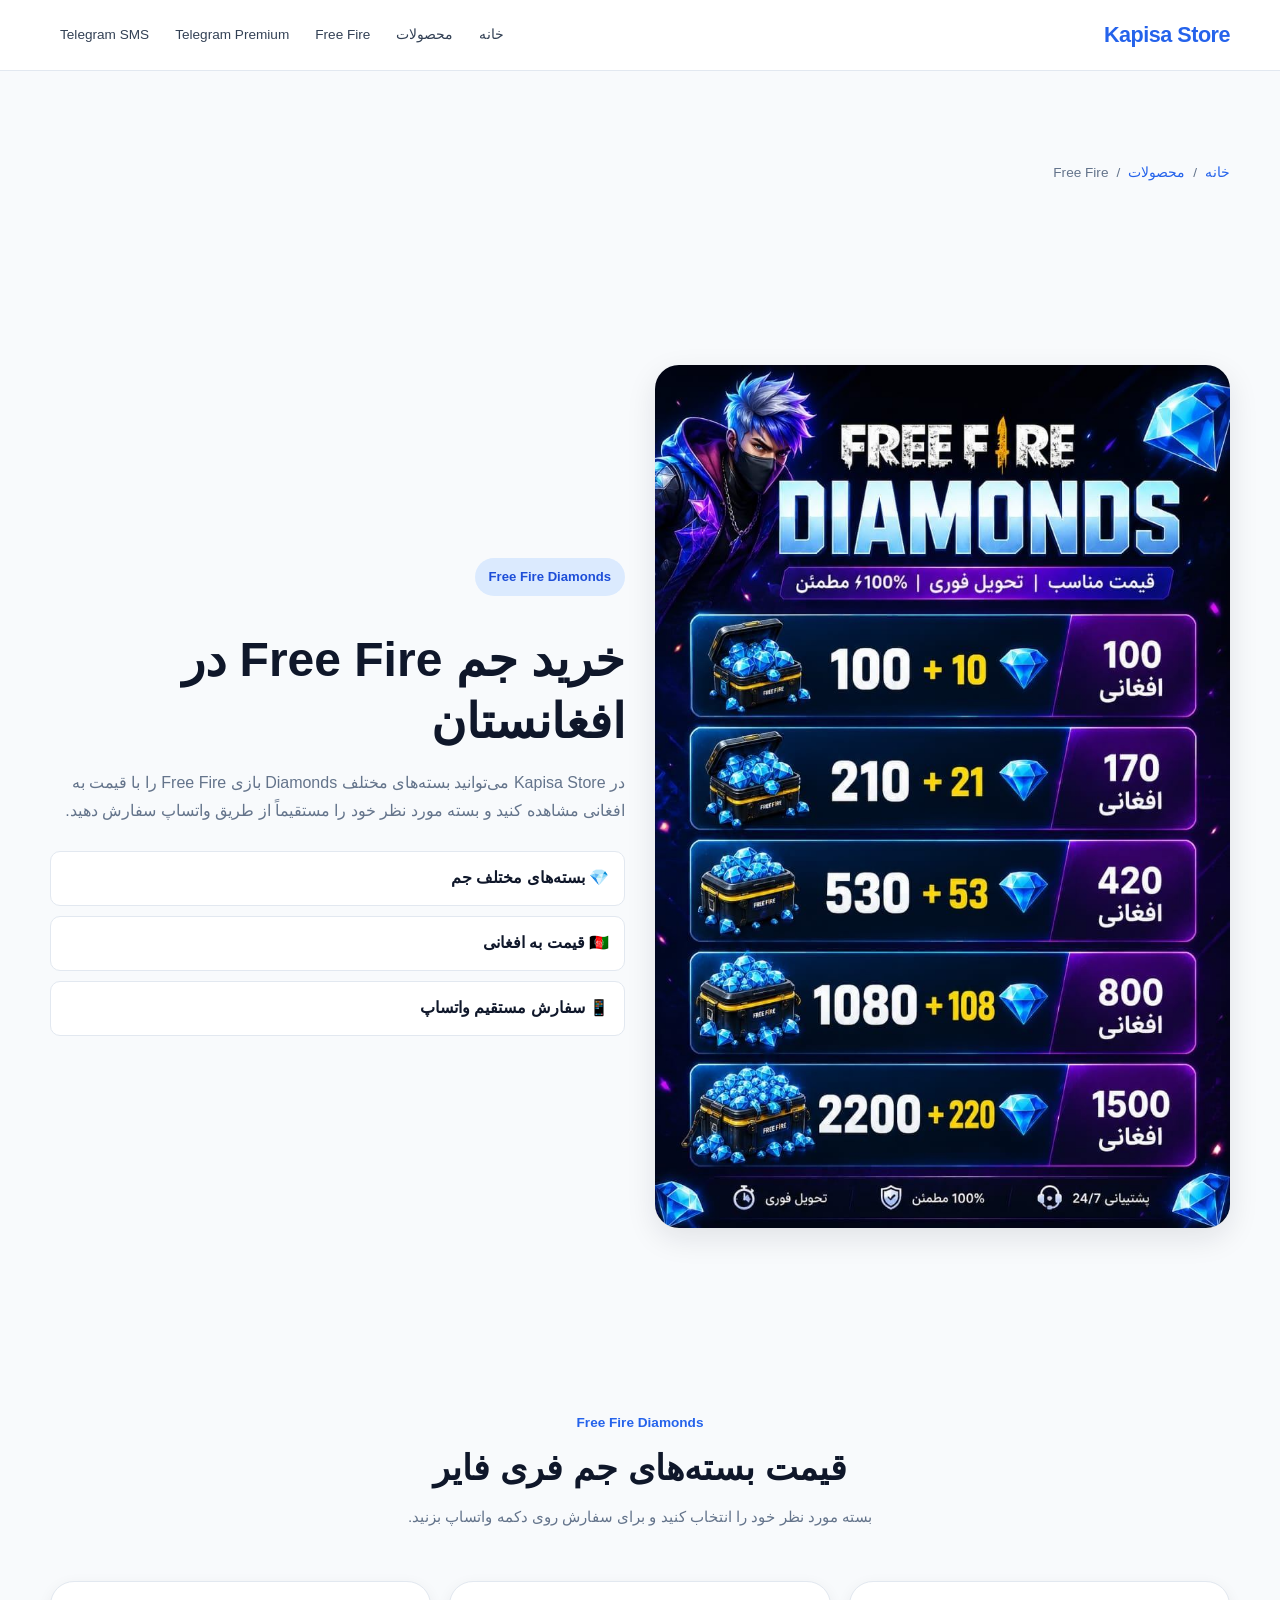
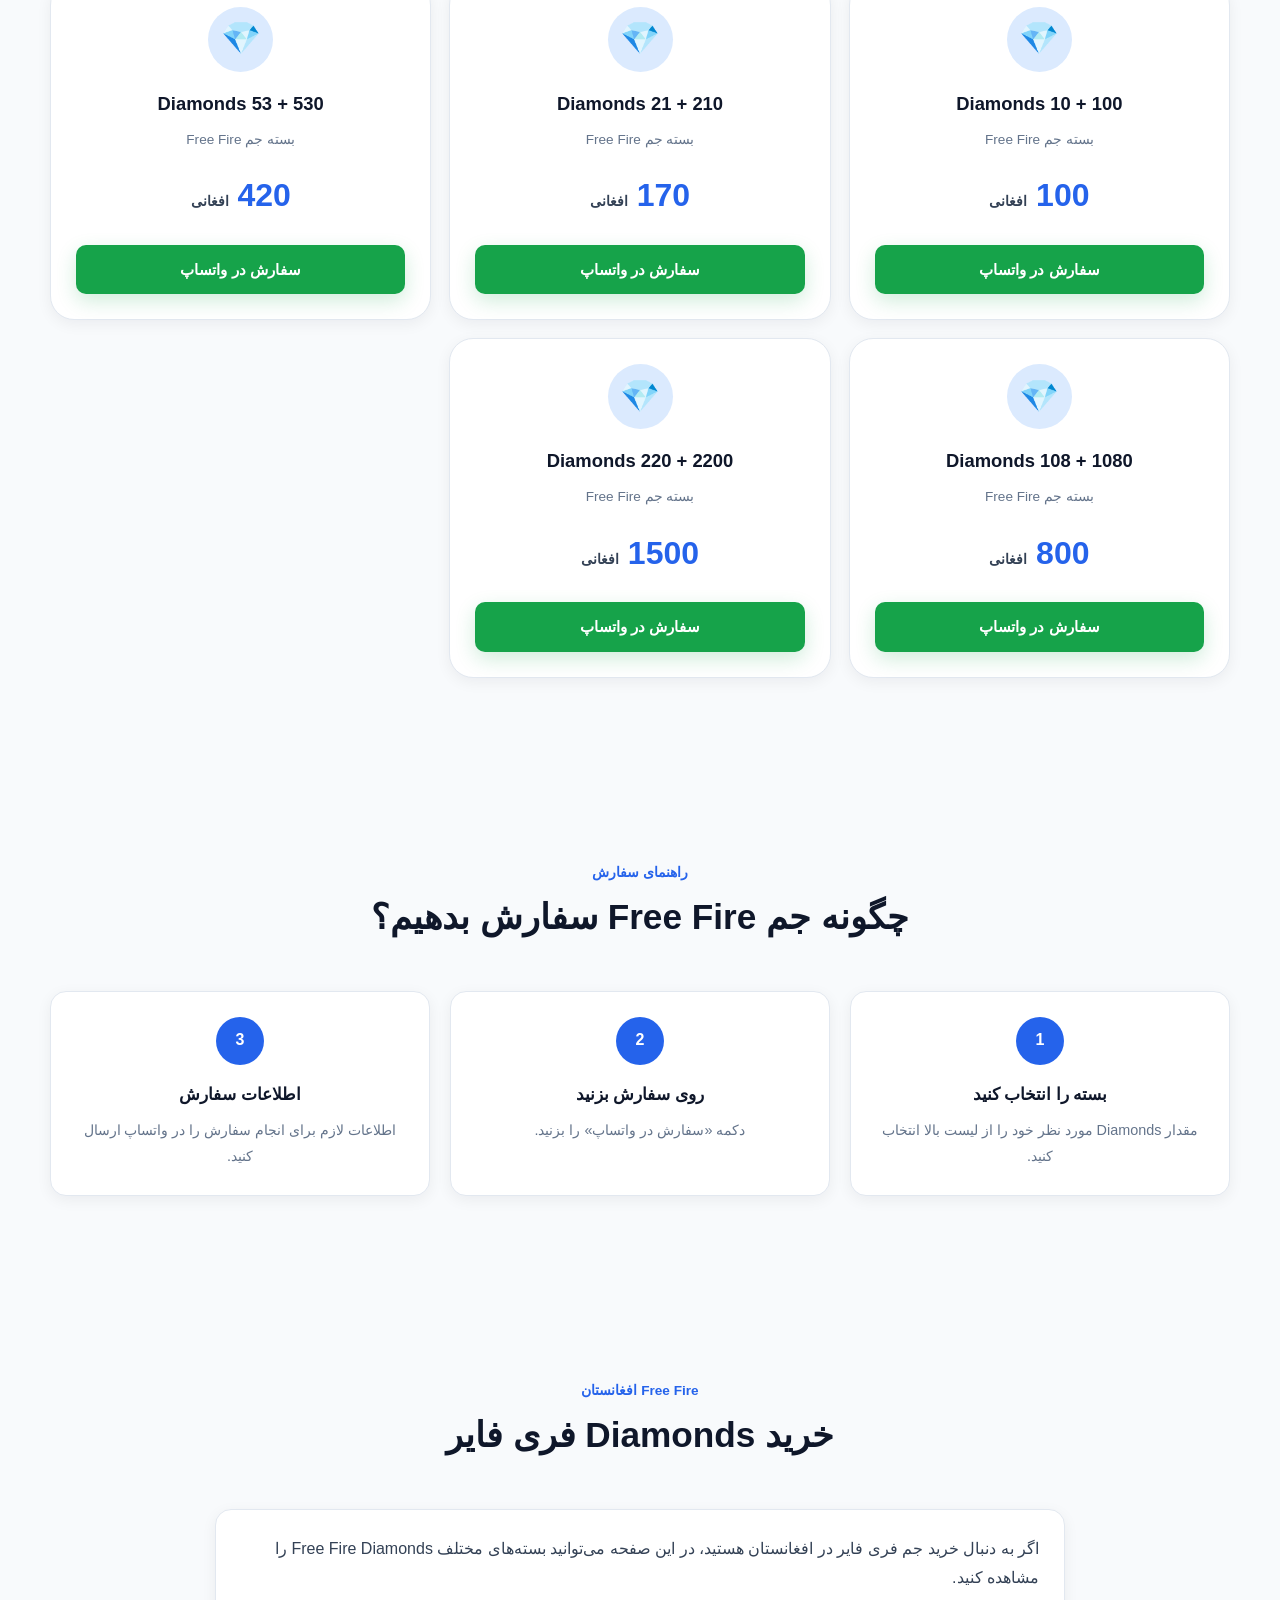
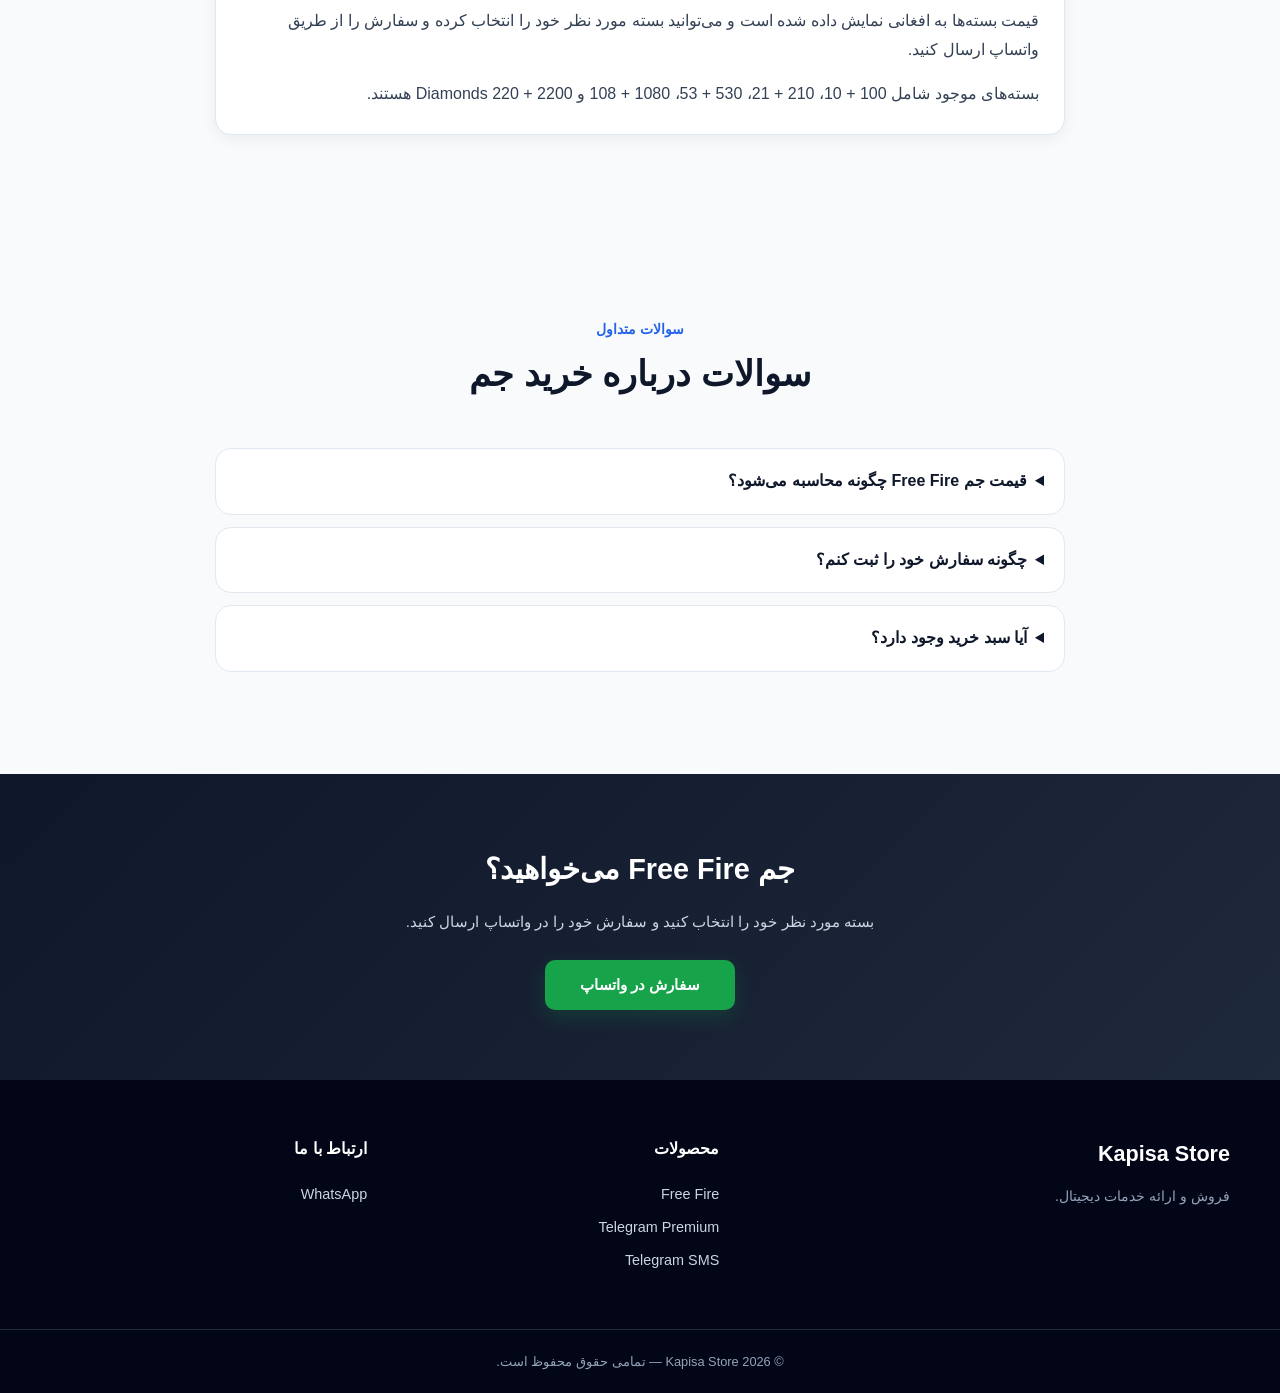
==== products/free-fire.html @ 8bcb58f4 "added" ====
<!DOCTYPE html>
<html lang="fa" dir="rtl">

<head>
    <meta charset="UTF-8">

    <meta
        name="viewport"
        content="width=device-width, initial-scale=1.0"
    >

    <!-- SEO -->
    <title>خرید جم Free Fire در افغانستان | قیمت Diamonds | Kapisa Store</title>

    <meta
        name="description"
        content="خرید جم Free Fire در افغانستان با قیمت افغانی. مشاهده بسته‌های 100، 210، 530، 1080 و 2200 Diamonds و سفارش مستقیم از طریق واتساپ."
    >

    <meta
        name="robots"
        content="index, follow"
    >

    <link
        rel="canonical"
        href="https://kapisa.xyz/products/free-fire.html"
    >

    <meta
        name="theme-color"
        content="#0f172a"
    >

    <!-- Open Graph -->
    <meta
        property="og:type"
        content="product"
    >

    <meta
        property="og:title"
        content="خرید جم Free Fire در افغانستان | Kapisa Store"
    >

    <meta
        property="og:description"
        content="مشاهده قیمت بسته‌های جم Free Fire و سفارش مستقیم در واتساپ."
    >

    <meta
        property="og:url"
        content="https://kapisa.xyz/products/free-fire.html"
    >

    <meta
        property="og:site_name"
        content="Kapisa Store"
    >

    <meta
        property="og:image"
        content="https://kapisa.xyz/images/free-fire-diamonds.jpg"
    >

    <!-- CSS -->
    <link
        rel="stylesheet"
        href="../css/style.css"
    >


    <!-- Product Structured Data -->
    <script type="application/ld+json">
    {
        "@context": "https://schema.org",
        "@type": "Product",
        "name": "Free Fire Diamonds",
        "description": "خرید جم Free Fire در افغانستان با بسته‌های مختلف و قیمت به افغانی.",
        "image": "https://kapisa.xyz/images/free-fire-diamonds.jpg",
        "brand": {
            "@type": "Brand",
            "name": "Free Fire"
        },
        "offers": {
            "@type": "AggregateOffer",
            "priceCurrency": "AFN",
            "lowPrice": "100",
            "highPrice": "1500",
            "offerCount": "5",
            "availability": "https://schema.org/InStock"
        }
    }
    </script>

</head>


<body>


    <!-- Header -->
    <header class="site-header">

        <div class="container header-inner">

            <a
                href="../index.html"
                class="logo"
            >
                Kapisa Store
            </a>


            <nav
                class="main-nav"
                aria-label="منوی اصلی"
            >

                <a href="../index.html">
                    خانه
                </a>

                <a href="../products.html">
                    محصولات
                </a>

                <a href="free-fire.html">
                    Free Fire
                </a>

                <a href="telegram-premium.html">
                    Telegram Premium
                </a>

                <a href="telegram-sms-cost.html">
                    Telegram SMS
                </a>

            </nav>

        </div>

    </header>



    <!-- Main -->
    <main>


        <!-- Breadcrumb -->
        <section class="section">

            <div class="container">

                <nav
                    aria-label="مسیر صفحه"
                    class="breadcrumb"
                >

                    <a href="../index.html">
                        خانه
                    </a>

                    <span>
                        /
                    </span>

                    <a href="../products.html">
                        محصولات
                    </a>

                    <span>
                        /
                    </span>

                    <span>
                        Free Fire
                    </span>

                </nav>

            </div>

        </section>



        <!-- Product Introduction -->
        <section class="section product-intro">

            <div class="container">

                <div class="product-main">


                    <div class="product-image">

                        <img
                            src="../images/free-fire-diamonds.jpg"
                            alt="قیمت و بسته‌های جم Free Fire در افغانستان"
                            fetchpriority="high"
                        >

                    </div>


                    <div class="product-info">

                        <span class="hero-badge">
                            Free Fire Diamonds
                        </span>

                        <h1>
                            خرید جم Free Fire در افغانستان
                        </h1>

                        <p>
                            در Kapisa Store می‌توانید بسته‌های
                            مختلف Diamonds بازی Free Fire را با
                            قیمت به افغانی مشاهده کنید و بسته مورد
                            نظر خود را مستقیماً از طریق واتساپ
                            سفارش دهید.
                        </p>


                        <div class="product-highlights">

                            <div>
                                💎
                                بسته‌های مختلف جم
                            </div>

                            <div>
                                🇦🇫
                                قیمت به افغانی
                            </div>

                            <div>
                                📱
                                سفارش مستقیم واتساپ
                            </div>

                        </div>

                    </div>

                </div>

            </div>

        </section>



        <!-- Packages -->
        <section class="section">

            <div class="container">


                <div class="section-heading">

                    <span>
                        Free Fire Diamonds
                    </span>

                    <h2>
                        قیمت بسته‌های جم فری فایر
                    </h2>

                    <p>
                        بسته مورد نظر خود را انتخاب کنید و
                        برای سفارش روی دکمه واتساپ بزنید.
                    </p>

                </div>



                <div class="package-grid">


                    <!-- 100 Diamonds -->
                    <article class="package-card">

                        <div class="package-icon">
                            💎
                        </div>

                        <h3>
                            100 + 10 Diamonds
                        </h3>

                        <p class="package-description">
                            بسته جم Free Fire
                        </p>

                        <div class="package-price">
                            100
                            <span>
                                افغانی
                            </span>
                        </div>

                        <a
                            class="btn btn-whatsapp"
                            href="https://wa.me/93796345081?text=سلام%20Kapisa%20Store،%20بسته%20100%20%2B%2010%20Diamonds%20فری%20فایر%20به%20قیمت%20100%20افغانی%20را%20می‌خواهم."
                            target="_blank"
                            rel="noopener"
                        >
                            سفارش در واتساپ
                        </a>

                    </article>



                    <!-- 210 Diamonds -->
                    <article class="package-card">

                        <div class="package-icon">
                            💎
                        </div>

                        <h3>
                            210 + 21 Diamonds
                        </h3>

                        <p class="package-description">
                            بسته جم Free Fire
                        </p>

                        <div class="package-price">
                            170
                            <span>
                                افغانی
                            </span>
                        </div>

                        <a
                            class="btn btn-whatsapp"
                            href="https://wa.me/93796345081?text=سلام%20Kapisa%20Store،%20بسته%20210%20%2B%2021%20Diamonds%20فری%20فایر%20به%20قیمت%20170%20افغانی%20را%20می‌خواهم."
                            target="_blank"
                            rel="noopener"
                        >
                            سفارش در واتساپ
                        </a>

                    </article>



                    <!-- 530 Diamonds -->
                    <article class="package-card">

                        <div class="package-icon">
                            💎
                        </div>

                        <h3>
                            530 + 53 Diamonds
                        </h3>

                        <p class="package-description">
                            بسته جم Free Fire
                        </p>

                        <div class="package-price">
                            420
                            <span>
                                افغانی
                            </span>
                        </div>

                        <a
                            class="btn btn-whatsapp"
                            href="https://wa.me/93796345081?text=سلام%20Kapisa%20Store،%20بسته%20530%20%2B%2053%20Diamonds%20فری%20فایر%20به%20قیمت%20420%20افغانی%20را%20می‌خواهم."
                            target="_blank"
                            rel="noopener"
                        >
                            سفارش در واتساپ
                        </a>

                    </article>



                    <!-- 1080 Diamonds -->
                    <article class="package-card">

                        <div class="package-icon">
                            💎
                        </div>

                        <h3>
                            1080 + 108 Diamonds
                        </h3>

                        <p class="package-description">
                            بسته جم Free Fire
                        </p>

                        <div class="package-price">
                            800
                            <span>
                                افغانی
                            </span>
                        </div>

                        <a
                            class="btn btn-whatsapp"
                            href="https://wa.me/93796345081?text=سلام%20Kapisa%20Store،%20بسته%201080%20%2B%20108%20Diamonds%20فری%20فایر%20به%20قیمت%20800%20افغانی%20را%20می‌خواهم."
                            target="_blank"
                            rel="noopener"
                        >
                            سفارش در واتساپ
                        </a>

                    </article>



                    <!-- 2200 Diamonds -->
                    <article class="package-card">

                        <div class="package-icon">
                            💎
                        </div>

                        <h3>
                            2200 + 220 Diamonds
                        </h3>

                        <p class="package-description">
                            بسته جم Free Fire
                        </p>

                        <div class="package-price">
                            1500
                            <span>
                                افغانی
                            </span>
                        </div>

                        <a
                            class="btn btn-whatsapp"
                            href="https://wa.me/93796345081?text=سلام%20Kapisa%20Store،%20بسته%202200%20%2B%20220%20Diamonds%20فری%20فایر%20به%20قیمت%201500%20افغانی%20را%20می‌خواهم."
                            target="_blank"
                            rel="noopener"
                        >
                            سفارش در واتساپ
                        </a>

                    </article>


                </div>

            </div>

        </section>



        <!-- How To Order -->
        <section class="how-order section">

            <div class="container">

                <div class="section-heading">

                    <span>
                        راهنمای سفارش
                    </span>

                    <h2>
                        چگونه جم Free Fire سفارش بدهیم؟
                    </h2>

                </div>


                <div class="steps">


                    <article class="step">

                        <span>
                            1
                        </span>

                        <h3>
                            بسته را انتخاب کنید
                        </h3>

                        <p>
                            مقدار Diamonds مورد نظر خود را
                            از لیست بالا انتخاب کنید.
                        </p>

                    </article>


                    <article class="step">

                        <span>
                            2
                        </span>

                        <h3>
                            روی سفارش بزنید
                        </h3>

                        <p>
                            دکمه «سفارش در واتساپ» را بزنید.
                        </p>

                    </article>


                    <article class="step">

                        <span>
                            3
                        </span>

                        <h3>
                            اطلاعات سفارش
                        </h3>

                        <p>
                            اطلاعات لازم برای انجام سفارش را
                            در واتساپ ارسال کنید.
                        </p>

                    </article>


                </div>

            </div>

        </section>



        <!-- SEO Content -->
        <section class="section">

            <div class="container">

                <div class="section-heading">

                    <span>
                        Free Fire افغانستان
                    </span>

                    <h2>
                        خرید Diamonds فری فایر
                    </h2>

                </div>


                <div class="seo-content">

                    <p>
                        اگر به دنبال خرید جم فری فایر در
                        افغانستان هستید، در این صفحه می‌توانید
                        بسته‌های مختلف Free Fire Diamonds را
                        مشاهده کنید.
                    </p>

                    <p>
                        قیمت بسته‌ها به افغانی نمایش داده شده
                        است و می‌توانید بسته مورد نظر خود را
                        انتخاب کرده و سفارش را از طریق واتساپ
                        ارسال کنید.
                    </p>

                    <p>
                        بسته‌های موجود شامل 100 + 10،
                        210 + 21، 530 + 53،
                        1080 + 108 و 2200 + 220 Diamonds هستند.
                    </p>

                </div>

            </div>

        </section>



        <!-- FAQ -->
        <section class="section">

            <div class="container">

                <div class="section-heading">

                    <span>
                        سوالات متداول
                    </span>

                    <h2>
                        سوالات درباره خرید جم
                    </h2>

                </div>


                <div class="faq">


                    <details>

                        <summary>
                            قیمت جم Free Fire چگونه محاسبه می‌شود؟
                        </summary>

                        <p>
                            قیمت هر بسته در همین صفحه به
                            افغانی نمایش داده شده است.
                        </p>

                    </details>


                    <details>

                        <summary>
                            چگونه سفارش خود را ثبت کنم؟
                        </summary>

                        <p>
                            بسته مورد نظر را انتخاب کنید و
                            روی «سفارش در واتساپ» بزنید.
                            سپس اطلاعات مورد نیاز سفارش را
                            در واتساپ ارسال کنید.
                        </p>

                    </details>


                    <details>

                        <summary>
                            آیا سبد خرید وجود دارد؟
                        </summary>

                        <p>
                            خیر. Kapisa Store برای ساده‌تر شدن
                            سفارش، از سبد خرید استفاده نمی‌کند.
                            سفارش مستقیماً از طریق واتساپ انجام
                            می‌شود.
                        </p>

                    </details>


                </div>

            </div>

        </section>



        <!-- CTA -->
        <section class="cta">

            <div class="container">

                <h2>
                    جم Free Fire می‌خواهید؟
                </h2>

                <p>
                    بسته مورد نظر خود را انتخاب کنید و
                    سفارش خود را در واتساپ ارسال کنید.
                </p>

                <a
                    href="https://wa.me/93796345081?text=سلام%20Kapisa%20Store،%20برای%20خرید%20جم%20Free%20Fire%20پیام%20دادم."
                    class="btn btn-whatsapp"
                    target="_blank"
                    rel="noopener"
                >
                    سفارش در واتساپ
                </a>

            </div>

        </section>


    </main>



    <!-- Footer -->
    <footer class="site-footer">

        <div class="container footer-content">


            <div>

                <h2>
                    Kapisa Store
                </h2>

                <p>
                    فروش و ارائه خدمات دیجیتال.
                </p>

            </div>


            <div class="footer-links">

                <h3>
                    محصولات
                </h3>

                <a href="free-fire.html">
                    Free Fire
                </a>

                <a href="telegram-premium.html">
                    Telegram Premium
                </a>

                <a href="telegram-sms-cost.html">
                    Telegram SMS
                </a>

            </div>


            <div class="footer-contact">

                <h3>
                    ارتباط با ما
                </h3>

                <a
                    href="https://wa.me/93796345081"
                    target="_blank"
                    rel="noopener"
                >
                    WhatsApp
                </a>

            </div>


        </div>


        <div class="footer-bottom">

            <p>
                © 2026 Kapisa Store — تمامی حقوق محفوظ است.
            </p>

        </div>

    </footer>



    <script
        src="../js/main.js"
        defer
    ></script>

</body>

</html>
---- css/style.css ----
/* ========================================
   KAPISA STORE
   Main Stylesheet
   Mobile First
======================================== */


/* ========================================
   1. RESET
======================================== */

* {
    margin: 0;
    padding: 0;
    box-sizing: border-box;
}

html {
    scroll-behavior: smooth;
}

body {
    font-family:
        Tahoma,
        Arial,
        sans-serif;

    background: #f8fafc;
    color: #0f172a;

    line-height: 1.8;

    overflow-x: hidden;
}

img {
    display: block;
    max-width: 100%;
}

a {
    color: inherit;
    text-decoration: none;
}

button,
a {
    -webkit-tap-highlight-color: transparent;
}


/* ========================================
   2. VARIABLES
======================================== */

:root {

    --primary: #2563eb;
    --primary-dark: #1d4ed8;

    --whatsapp: #16a34a;
    --whatsapp-dark: #15803d;

    --dark: #0f172a;
    --dark-2: #1e293b;

    --text: #334155;
    --muted: #64748b;

    --white: #ffffff;

    --background: #f8fafc;
    --surface: #ffffff;

    --border: #e2e8f0;

    --radius-sm: 10px;
    --radius-md: 16px;
    --radius-lg: 24px;

    --shadow-sm:
        0 4px 15px rgba(15, 23, 42, 0.06);

    --shadow-md:
        0 10px 30px rgba(15, 23, 42, 0.10);

    --container: 1180px;
}


/* ========================================
   3. CONTAINER
======================================== */

.container {
    width: min(
        100% - 32px,
        var(--container)
    );

    margin-inline: auto;
}


/* ========================================
   4. HEADER
======================================== */

.site-header {
    position: sticky;
    top: 0;
    z-index: 1000;

    background: rgba(255, 255, 255, 0.95);

    border-bottom: 1px solid var(--border);

    backdrop-filter: blur(12px);
}

.header-inner {
    min-height: 70px;

    display: flex;
    flex-direction: column;

    justify-content: center;
    align-items: center;

    gap: 10px;

    padding-block: 12px;
}


/* Logo */

.logo {
    font-size: 1.35rem;
    font-weight: 900;

    color: var(--primary);

    letter-spacing: -0.5px;
}


/* Navigation */

.main-nav {
    width: 100%;

    display: flex;

    justify-content: center;
    align-items: center;

    gap: 6px;

    overflow-x: auto;

    scrollbar-width: none;
}

.main-nav::-webkit-scrollbar {
    display: none;
}

.main-nav a {
    flex-shrink: 0;

    padding: 7px 10px;

    border-radius: 8px;

    color: var(--text);

    font-size: 0.85rem;

    transition:
        background 0.2s ease,
        color 0.2s ease;
}

.main-nav a:hover {
    color: var(--primary);
    background: #eff6ff;
}


/* ========================================
   5. HERO
======================================== */

.hero {
    position: relative;

    padding: 70px 0 80px;

    background:
        radial-gradient(
            circle at top right,
            #dbeafe 0,
            transparent 35%
        ),
        linear-gradient(
            135deg,
            #f8fafc,
            #eff6ff
        );

    overflow: hidden;
}

.hero-content {
    text-align: center;

    max-width: 850px;
}


/* Badge */

.hero-badge {
    display: inline-block;

    margin-bottom: 18px;

    padding: 7px 14px;

    border-radius: 999px;

    background: #dbeafe;

    color: #1d4ed8;

    font-size: 0.82rem;

    font-weight: 700;
}


/* Hero title */

.hero h1 {
    max-width: 800px;

    margin-inline: auto;

    margin-bottom: 20px;

    font-size: clamp(
        2rem,
        7vw,
        4rem
    );

    line-height: 1.25;

    font-weight: 900;

    letter-spacing: -1px;
}


/* Hero paragraph */

.hero p {
    max-width: 680px;

    margin: 0 auto 30px;

    color: var(--muted);

    font-size: 1rem;
}


/* Hero buttons */

.hero-buttons {
    display: flex;

    flex-direction: column;

    gap: 12px;

    align-items: stretch;
}


/* ========================================
   6. BUTTONS
======================================== */

.btn {
    display: inline-flex;

    justify-content: center;
    align-items: center;

    min-height: 48px;

    padding: 11px 20px;

    border: none;

    border-radius: var(--radius-sm);

    font-size: 0.95rem;

    font-weight: 800;

    cursor: pointer;

    transition:
        transform 0.2s ease,
        box-shadow 0.2s ease,
        background 0.2s ease;
}

.btn:hover {
    transform: translateY(-2px);
}

.btn-primary {
    color: var(--white);

    background: var(--primary);

    box-shadow:
        0 7px 20px rgba(37, 99, 235, 0.22);
}

.btn-primary:hover {
    background: var(--primary-dark);
}

.btn-whatsapp {
    color: var(--white);

    background: var(--whatsapp);

    box-shadow:
        0 7px 20px rgba(22, 163, 74, 0.20);
}

.btn-whatsapp:hover {
    background: var(--whatsapp-dark);
}


/* ========================================
   7. SECTIONS
======================================== */

.section {
    padding: 70px 0;
}

.section-heading {
    max-width: 700px;

    margin: 0 auto 40px;

    text-align: center;
}

.section-heading > span {
    display: inline-block;

    margin-bottom: 8px;

    color: var(--primary);

    font-size: 0.85rem;

    font-weight: 800;
}

.section-heading h2 {
    margin-bottom: 12px;

    font-size: 1.8rem;

    line-height: 1.35;
}

.section-heading p {
    color: var(--muted);

    font-size: 0.95rem;
}


/* ========================================
   8. CATEGORY CARDS
======================================== */

.category-grid {
    display: grid;

    grid-template-columns: 1fr;

    gap: 20px;
}

.category-card {
    display: flex;

    flex-direction: column;

    overflow: hidden;

    background: var(--surface);

    border:
        1px solid var(--border);

    border-radius: var(--radius-lg);

    box-shadow: var(--shadow-sm);

    transition:
        transform 0.25s ease,
        box-shadow 0.25s ease;
}

.category-card:hover {
    transform: translateY(-5px);

    box-shadow: var(--shadow-md);
}


/* Image */

.category-image {
    aspect-ratio: 16 / 9;

    overflow: hidden;

    background: #e2e8f0;
}

.category-image img {
    width: 100%;
    height: 100%;

    object-fit: cover;

    transition:
        transform 0.4s ease;
}

.category-card:hover
.category-image img {
    transform: scale(1.04);
}


/* Content */

.category-content {
    display: flex;

    flex-direction: column;

    align-items: stretch;

    padding: 22px;
}

.category-content h3 {
    margin-bottom: 8px;

    font-size: 1.25rem;
}

.category-content p {
    min-height: 58px;

    margin-bottom: 20px;

    color: var(--muted);

    font-size: 0.92rem;
}

.category-content .btn {
    width: 100%;
}


/* ========================================
   9. WHY US
======================================== */

.why-us {
    background: var(--white);
}

.features-grid {
    display: grid;

    grid-template-columns: 1fr;

    gap: 18px;
}

.feature {
    padding: 25px;

    text-align: center;

    background: var(--background);

    border:
        1px solid var(--border);

    border-radius: var(--radius-md);
}

.feature-icon {
    display: flex;

    justify-content: center;
    align-items: center;

    width: 55px;
    height: 55px;

    margin: 0 auto 15px;

    border-radius: 50%;

    background: #dbeafe;

    font-size: 1.5rem;
}

.feature h3 {
    margin-bottom: 8px;

    font-size: 1.1rem;
}

.feature p {
    color: var(--muted);

    font-size: 0.9rem;
}


/* ========================================
   10. HOW TO ORDER
======================================== */

.how-order {
    background: #f8fafc;
}

.steps {
    display: grid;

    grid-template-columns: 1fr;

    gap: 20px;
}

.step {
    position: relative;

    padding: 25px;

    text-align: center;

    background: var(--white);

    border:
        1px solid var(--border);

    border-radius: var(--radius-md);

    box-shadow: var(--shadow-sm);
}

.step > span {
    display: flex;

    justify-content: center;
    align-items: center;

    width: 48px;
    height: 48px;

    margin: 0 auto 15px;

    border-radius: 50%;

    background: var(--primary);

    color: var(--white);

    font-weight: 900;
}

.step h3 {
    margin-bottom: 8px;

    font-size: 1.05rem;
}

.step p {
    color: var(--muted);

    font-size: 0.9rem;
}


/* ========================================
   11. CTA
======================================== */

.cta {
    padding: 70px 0;

    text-align: center;

    background:
        linear-gradient(
            135deg,
            #0f172a,
            #1e293b
        );

    color: var(--white);
}

.cta h2 {
    margin-bottom: 12px;

    font-size: 1.8rem;
}

.cta p {
    max-width: 600px;

    margin: 0 auto 25px;

    color: #cbd5e1;

    font-size: 0.95rem;
}

.cta .btn {
    min-width: 190px;
}


/* ========================================
   12. FOOTER
======================================== */

.site-footer {
    background: #020617;

    color: var(--white);
}

.footer-content {
    display: grid;

    grid-template-columns: 1fr;

    gap: 35px;

    padding: 55px 0;
}

.site-footer h2 {
    margin-bottom: 10px;

    font-size: 1.35rem;
}

.site-footer h3 {
    margin-bottom: 12px;

    font-size: 1rem;
}

.site-footer p {
    color: #94a3b8;

    font-size: 0.9rem;
}

.footer-links,
.footer-contact {
    display: flex;

    flex-direction: column;

    align-items: flex-start;

    gap: 7px;
}

.footer-links a,
.footer-contact a {
    color: #cbd5e1;

    font-size: 0.9rem;

    transition:
        color 0.2s ease;
}

.footer-links a:hover,
.footer-contact a:hover {
    color: #60a5fa;
}


/* Bottom */

.footer-bottom {
    padding: 20px;

    text-align: center;

    border-top:
        1px solid #1e293b;
}

.footer-bottom p {
    font-size: 0.8rem;
}


/* ========================================
   13. TABLET
======================================== */

@media (width >= 600px) {

    .container {
        width: min(
            100% - 48px,
            var(--container)
        );
    }


    .header-inner {
        flex-direction: row;

        justify-content: space-between;

        padding-block: 10px;
    }


    .main-nav {
        width: auto;

        justify-content: flex-end;
    }


    .hero {
        padding:
            90px
            0
            100px;
    }


    .hero-buttons {
        flex-direction: row;

        justify-content: center;

        align-items: center;
    }


    .hero-buttons .btn {
        min-width: 180px;
    }


    .category-grid {
        grid-template-columns:
            repeat(2, 1fr);
    }


    .features-grid {
        grid-template-columns:
            repeat(2, 1fr);
    }


    .steps {
        grid-template-columns:
            repeat(3, 1fr);
    }


    .footer-content {
        grid-template-columns:
            1.5fr 1fr 1fr;
    }
}


/* ========================================
   14. DESKTOP
======================================== */

@media (width >= 900px) {

    .section {
        padding: 90px 0;
    }


    .section-heading {
        margin-bottom: 50px;
    }


    .section-heading h2 {
        font-size: 2.2rem;
    }


    .category-grid {
        grid-template-columns:
            repeat(3, 1fr);
    }


    .features-grid {
        grid-template-columns:
            repeat(3, 1fr);
    }


    .category-content {
        padding: 25px;
    }
}


/* ========================================
   15. LARGE DESKTOP
======================================== */

@media (width >= 1200px) {

    .hero {
        padding:
            120px
            0
            130px;
    }


    .hero p {
        font-size: 1.08rem;
    }


    .category-grid {
        gap: 25px;
    }


    .features-grid {
        gap: 25px;
    }
}


/* ========================================
   16. ACCESSIBILITY
======================================== */

:focus-visible {
    outline:
        3px solid
        rgba(37, 99, 235, 0.45);

    outline-offset: 3px;
}


/* Reduced motion */

@media (prefers-reduced-motion: reduce) {

    html {
        scroll-behavior: auto;
    }

    *,
    *::before,
    *::after {
        animation-duration: 0.01ms !important;
        animation-iteration-count: 1 !important;
        transition-duration: 0.01ms !important;
    }
}

/* ========================================
   PRODUCT PAGE
======================================== */

.breadcrumb {
    display: flex;
    flex-wrap: wrap;
    gap: 8px;

    color: var(--muted);

    font-size: 0.85rem;
}

.breadcrumb a {
    color: var(--primary);
}

.product-main {
    display: grid;
    grid-template-columns: 1fr;
    gap: 30px;

    align-items: center;
}

.product-image {
    overflow: hidden;

    border-radius: var(--radius-lg);

    background: #e2e8f0;

    box-shadow: var(--shadow-md);
}

.product-image img {
    width: 100%;
    height: auto;
}

.product-info h1 {
    margin: 15px 0;

    font-size: clamp(
        2rem,
        7vw,
        3rem
    );

    line-height: 1.3;
}

.product-info > p {
    color: var(--muted);

    font-size: 1rem;
}

.product-highlights {
    display: flex;
    flex-direction: column;

    gap: 10px;

    margin-top: 25px;
}

.product-highlights div {
    padding: 12px 15px;

    border: 1px solid var(--border);

    border-radius: var(--radius-sm);

    background: var(--white);

    font-weight: 700;
}


/* Package Grid */

.package-grid {
    display: grid;

    grid-template-columns: 1fr;

    gap: 18px;
}

.package-card {
    padding: 25px;

    text-align: center;

    background: var(--white);

    border: 1px solid var(--border);

    border-radius: var(--radius-lg);

    box-shadow: var(--shadow-sm);

    transition:
        transform 0.2s ease,
        box-shadow 0.2s ease;
}

.package-card:hover {
    transform: translateY(-5px);

    box-shadow: var(--shadow-md);
}

.package-icon {
    display: flex;

    justify-content: center;
    align-items: center;

    width: 65px;
    height: 65px;

    margin: 0 auto 15px;

    border-radius: 50%;

    background: #dbeafe;

    font-size: 2rem;
}

.package-card h3 {
    margin-bottom: 8px;

    font-size: 1.15rem;
}

.package-description {
    margin-bottom: 15px;

    color: var(--muted);

    font-size: 0.85rem;
}

.package-price {
    margin-bottom: 20px;

    font-size: 2rem;

    font-weight: 900;

    color: var(--primary);
}

.package-price span {
    font-size: 0.85rem;

    font-weight: 700;

    color: var(--text);
}

.package-card .btn {
    width: 100%;
}


/* SEO Content */

.seo-content {
    max-width: 850px;

    margin-inline: auto;

    padding: 25px;

    background: var(--white);

    border: 1px solid var(--border);

    border-radius: var(--radius-md);

    box-shadow: var(--shadow-sm);
}

.seo-content p {
    margin-bottom: 15px;

    color: var(--text);
}

.seo-content p:last-child {
    margin-bottom: 0;
}


/* FAQ */

.faq {
    max-width: 850px;

    margin-inline: auto;
}

.faq details {
    margin-bottom: 12px;

    padding: 18px 20px;

    background: var(--white);

    border: 1px solid var(--border);

    border-radius: var(--radius-md);
}

.faq summary {
    cursor: pointer;

    font-weight: 800;
}

.faq details p {
    margin-top: 15px;

    color: var(--muted);

    font-size: 0.92rem;
}


/* Product responsive */

@media (width >= 700px) {

    .product-main {
        grid-template-columns:
            1fr 1fr;
    }

    .package-grid {
        grid-template-columns:
            repeat(2, 1fr);
    }
}


@media (width >= 1000px) {

    .package-grid {
        grid-template-columns:
            repeat(3, 1fr);
    }

}
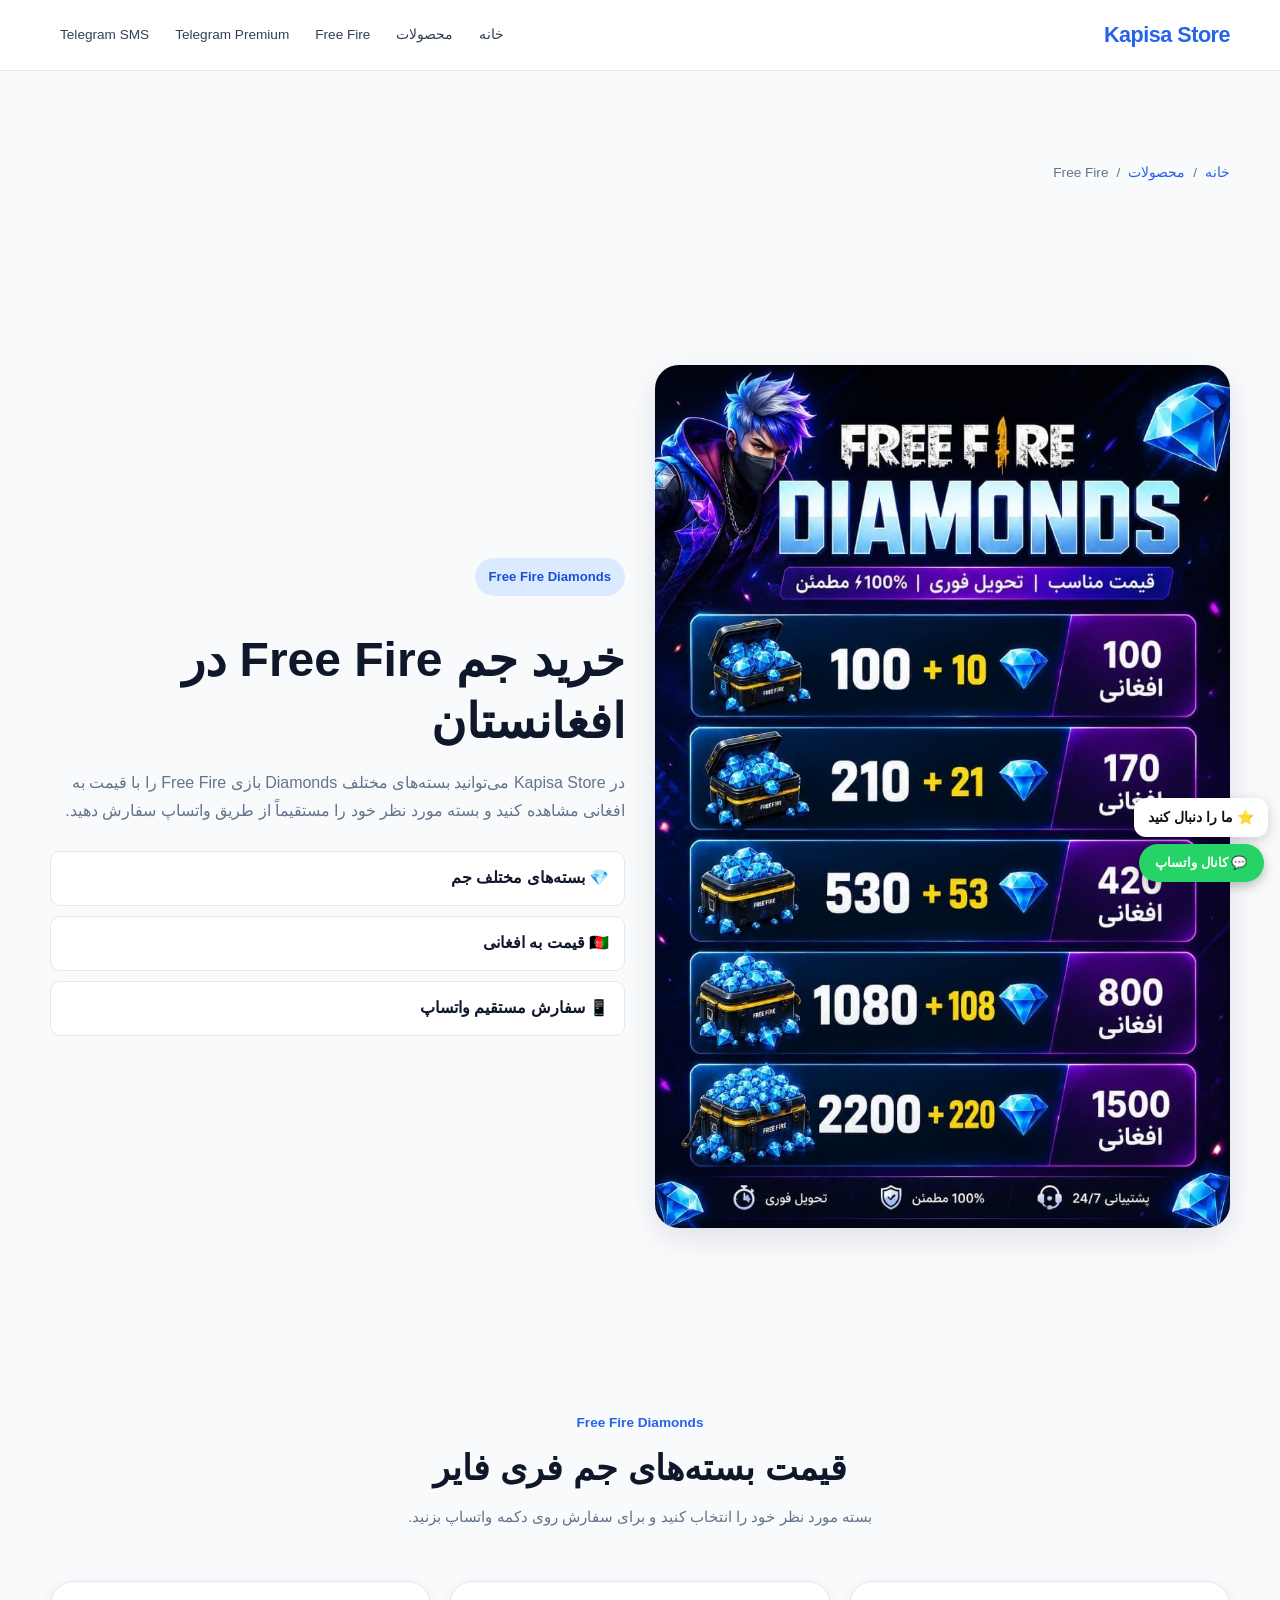
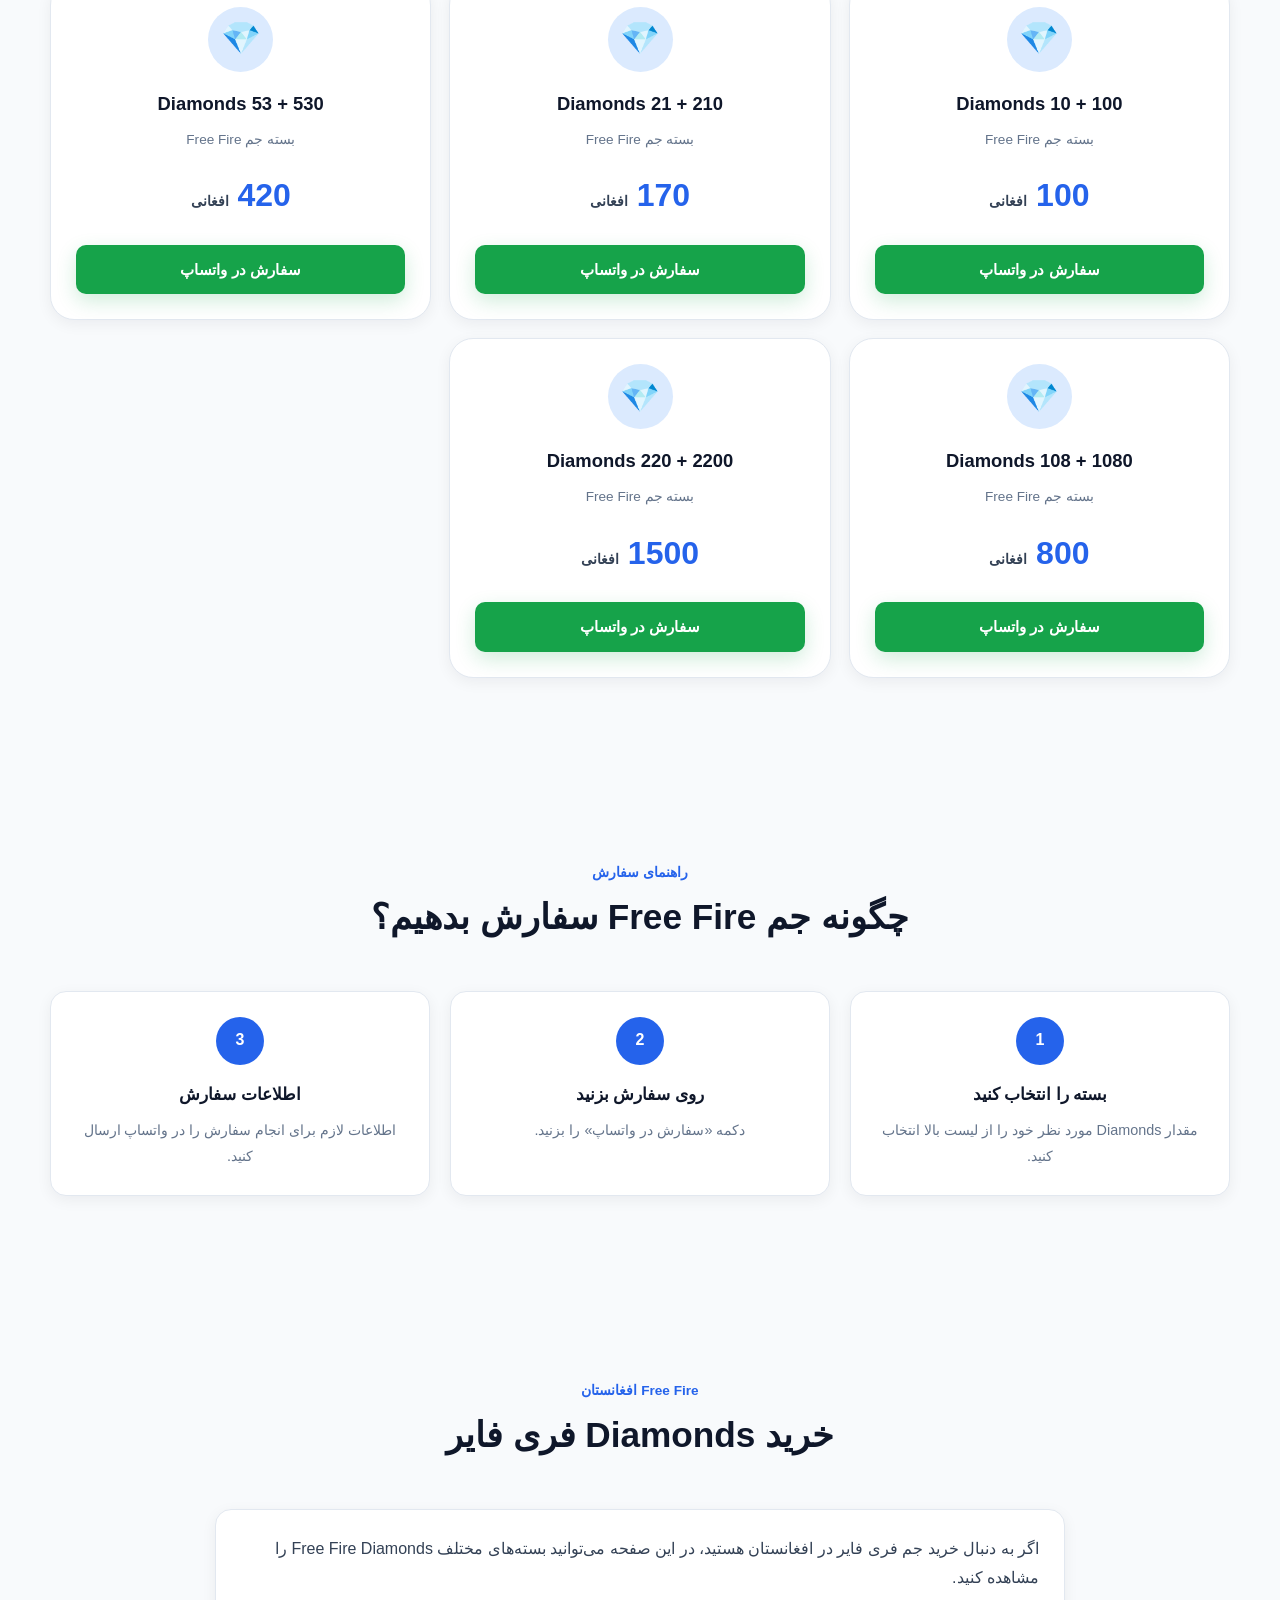
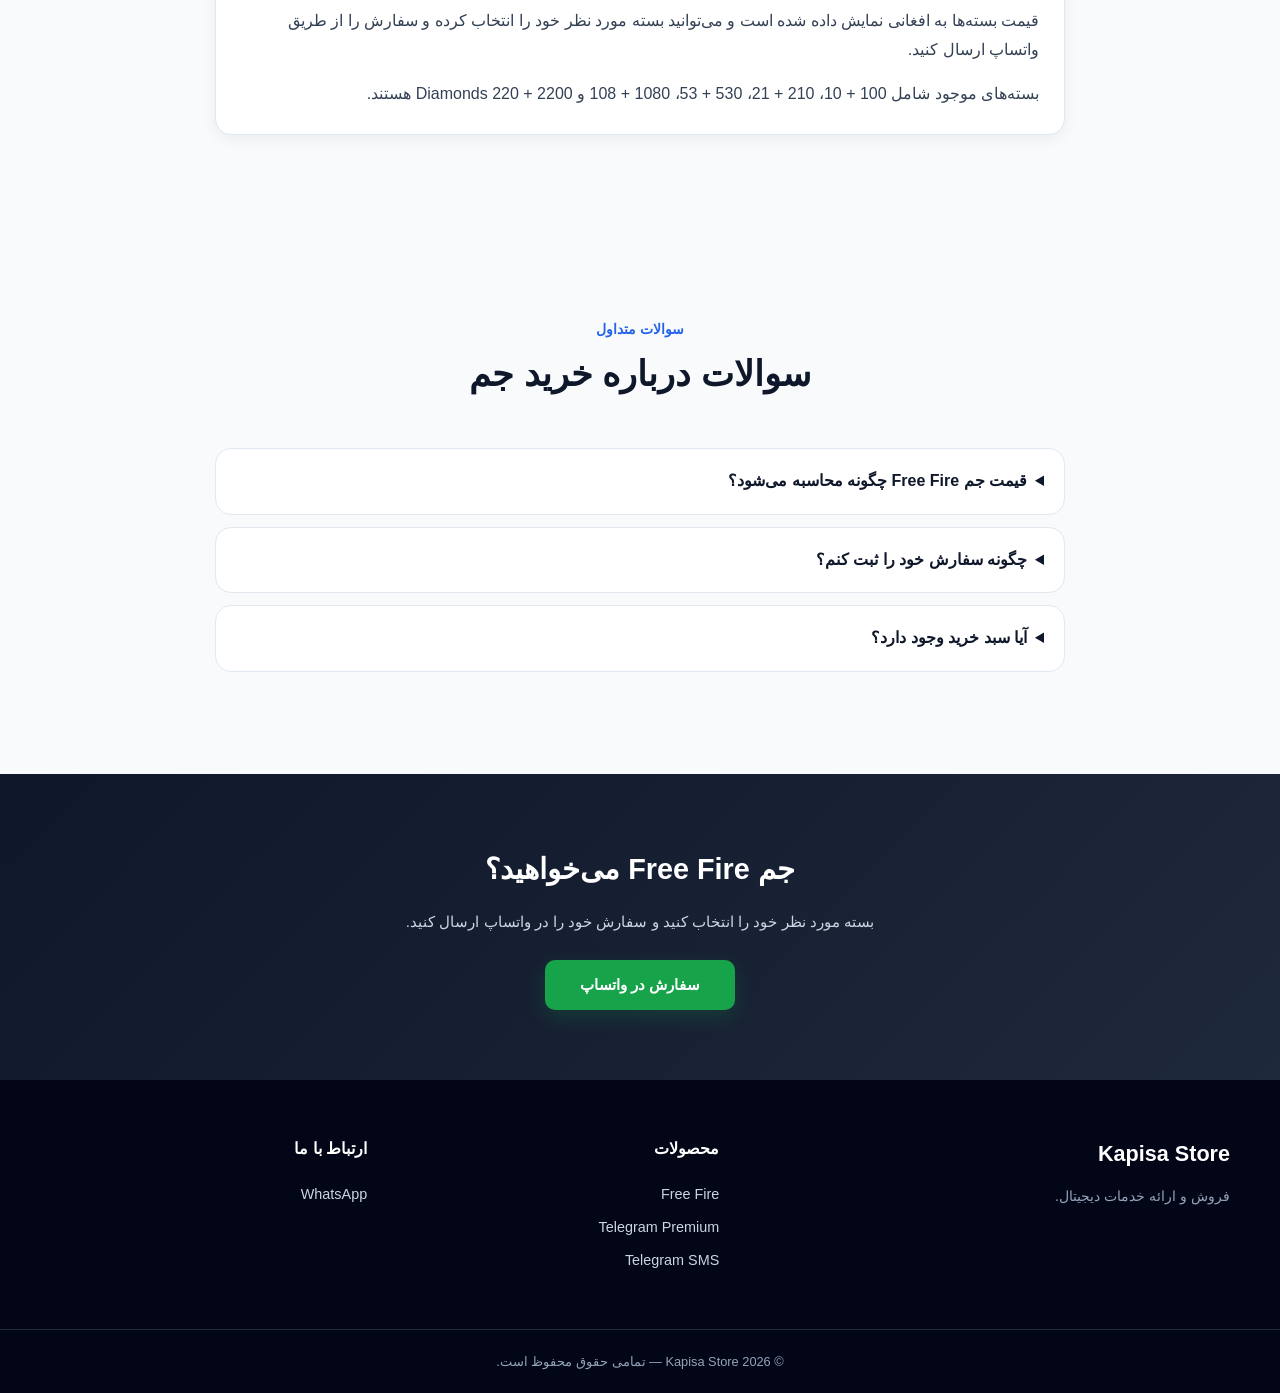
==== commit 34b35392: "Add WhatsApp follow link to free-fire.html" ====
--- a/products/free-fire.html
+++ b/products/free-fire.html
@@ -10,7 +10,7 @@
     >
 
     <!-- SEO -->
-    <title>خرید جم Free Fire در افغانستان | قیمت Diamonds | Kapisa Store</title>
+    <title>خرید جم Free Fire در افغانستان | قیمت Diamonds فروشگاه کاپیسا</title>
 
     <meta
         name="description"
@@ -24,7 +24,7 @@
 
     <link
         rel="canonical"
-        href="https://kapisa.xyz/products/free-fire.html"
+        href="https://kapisa.xyz/products/free-fire"
     >
 
     <meta
@@ -50,7 +50,7 @@
 
     <meta
         property="og:url"
-        content="https://kapisa.xyz/products/free-fire.html"
+        content="https://kapisa.xyz/products/free-fire"
     >
 
     <meta
@@ -699,7 +699,22 @@
 
     </main>
 
-
+<div class="follow-floating">
+
+    <div class="follow-title">
+        ⭐ ما را دنبال کنید
+    </div>
+
+    <a
+        href="https://whatsapp.com/channel/0029Vb8WwaK9Bb5pevc9AT3u"
+        target="_blank"
+        rel="noopener noreferrer"
+        class="whatsapp"
+    >
+        💬 کانال واتساپ
+    </a>
+
+</div>
 
     <!-- Footer -->
     <footer class="site-footer">
@@ -772,12 +787,6 @@
     </footer>
 
 
-
-    <script
-        src="../js/main.js"
-        defer
-    ></script>
-
 </body>
 
-</html>+</html>
--- a/css/style.css
+++ b/css/style.css
@@ -8,7 +8,6 @@
 /* ========================================
    1. RESET
 ======================================== */
-
 * {
     margin: 0;
     padding: 0;
@@ -1172,4 +1171,214 @@
             repeat(3, 1fr);
     }
 
-}+}
+
+/* تنظیم لوگو */
+.logo {
+  display: flex;
+  align-items: center;
+  flex-shrink: 0;
+}
+
+.logo img {
+  width: 120px;
+  height: auto;
+  max-height: 70px;
+  object-fit: contain;
+}
+
+/* موبایل */
+@media (max-width: 600px) {
+  .logo img {
+    width: 100px;
+    max-height: 60px;
+  }
+}
+
+.follow-floating {
+    position: fixed;
+    right: 12px;
+    bottom: 18px;
+
+    z-index: 99999;
+
+    display: flex;
+    flex-direction: column;
+    align-items: center;
+    gap: 7px;
+}
+
+/* ما را دنبال کنید */
+.follow-title {
+    background: #fff;
+    color: #111;
+
+    padding: 7px 14px;
+
+    border-radius: 12px;
+
+    font-size: 14px;
+    font-weight: bold;
+
+    box-shadow: 0 4px 14px rgba(0, 0, 0, 0.18);
+}
+
+/* فقط کانال واتساپ */
+.follow-floating .whatsapp {
+    display: flex;
+    align-items: center;
+    justify-content: center;
+
+    width: 125px;
+    height: 38px;
+
+    background: #25D366;
+    color: white;
+
+    border-radius: 19px;
+
+    text-decoration: none;
+
+    font-size: 13px;
+    font-weight: bold;
+
+    box-shadow: 0 4px 12px rgba(0, 0, 0, 0.25);
+
+    transition: 0.2s;
+}
+
+.follow-floating .whatsapp:hover {
+    transform: scale(1.05);
+}
+/* =========================
+   Social & Satisfaction
+========================= */
+
+.social-section {
+    padding: 70px 20px;
+    background: #0f172a;
+}
+
+.social-box {
+    max-width: 800px;
+    margin: 0 auto;
+    text-align: center;
+    padding: 45px 25px;
+    border-radius: 28px;
+    background: linear-gradient(
+        135deg,
+        #111827,
+        #172554
+    );
+    border: 1px solid rgba(255, 255, 255, 0.08);
+    box-shadow: 0 15px 40px rgba(0, 0, 0, 0.25);
+}
+
+.social-icon {
+    font-size: 45px;
+    margin-bottom: 10px;
+}
+
+.social-badge {
+    display: inline-block;
+    padding: 8px 18px;
+    border-radius: 30px;
+    background: #2563eb;
+    color: #fff;
+    font-size: 14px;
+    font-weight: 700;
+    margin-bottom: 18px;
+}
+
+.social-box h2 {
+    margin: 10px 0 15px;
+    color: #fff;
+    font-size: 30px;
+    line-height: 1.6;
+}
+
+.social-box > p {
+    color: #cbd5e1;
+    font-size: 17px;
+    line-height: 2;
+    max-width: 650px;
+    margin: 0 auto 30px;
+}
+
+.social-buttons {
+    display: flex;
+    justify-content: center;
+    gap: 15px;
+    flex-wrap: wrap;
+}
+
+.social-btn {
+    display: flex;
+    align-items: center;
+    justify-content: center;
+    gap: 10px;
+    min-width: 220px;
+    padding: 15px 25px;
+    border-radius: 14px;
+    color: #fff;
+    text-decoration: none;
+    font-size: 17px;
+    font-weight: 700;
+    transition: transform 0.2s ease, opacity 0.2s ease;
+}
+
+.social-btn:hover {
+    transform: translateY(-3px);
+    opacity: 0.9;
+}
+
+.social-btn.whatsapp {
+    background: #16a34a;
+}
+
+.social-btn.telegram {
+    background: #229ed9;
+}
+
+.social-btn span {
+    font-size: 22px;
+}
+
+.follow-text {
+    margin-top: 28px !important;
+    margin-bottom: 0 !important;
+    font-size: 14px !important;
+    color: #94a3b8 !important;
+}
+
+
+/* Mobile */
+@media (max-width: 600px) {
+
+    .social-section {
+        padding: 50px 15px;
+    }
+
+    .social-box {
+        padding: 35px 18px;
+        border-radius: 22px;
+    }
+
+    .social-box h2 {
+        font-size: 24px;
+    }
+
+    .social-box > p {
+        font-size: 15px;
+    }
+
+    .social-buttons {
+        flex-direction: column;
+    }
+
+    .social-btn {
+        width: 100%;
+        min-width: 0;
+    }
+
+}
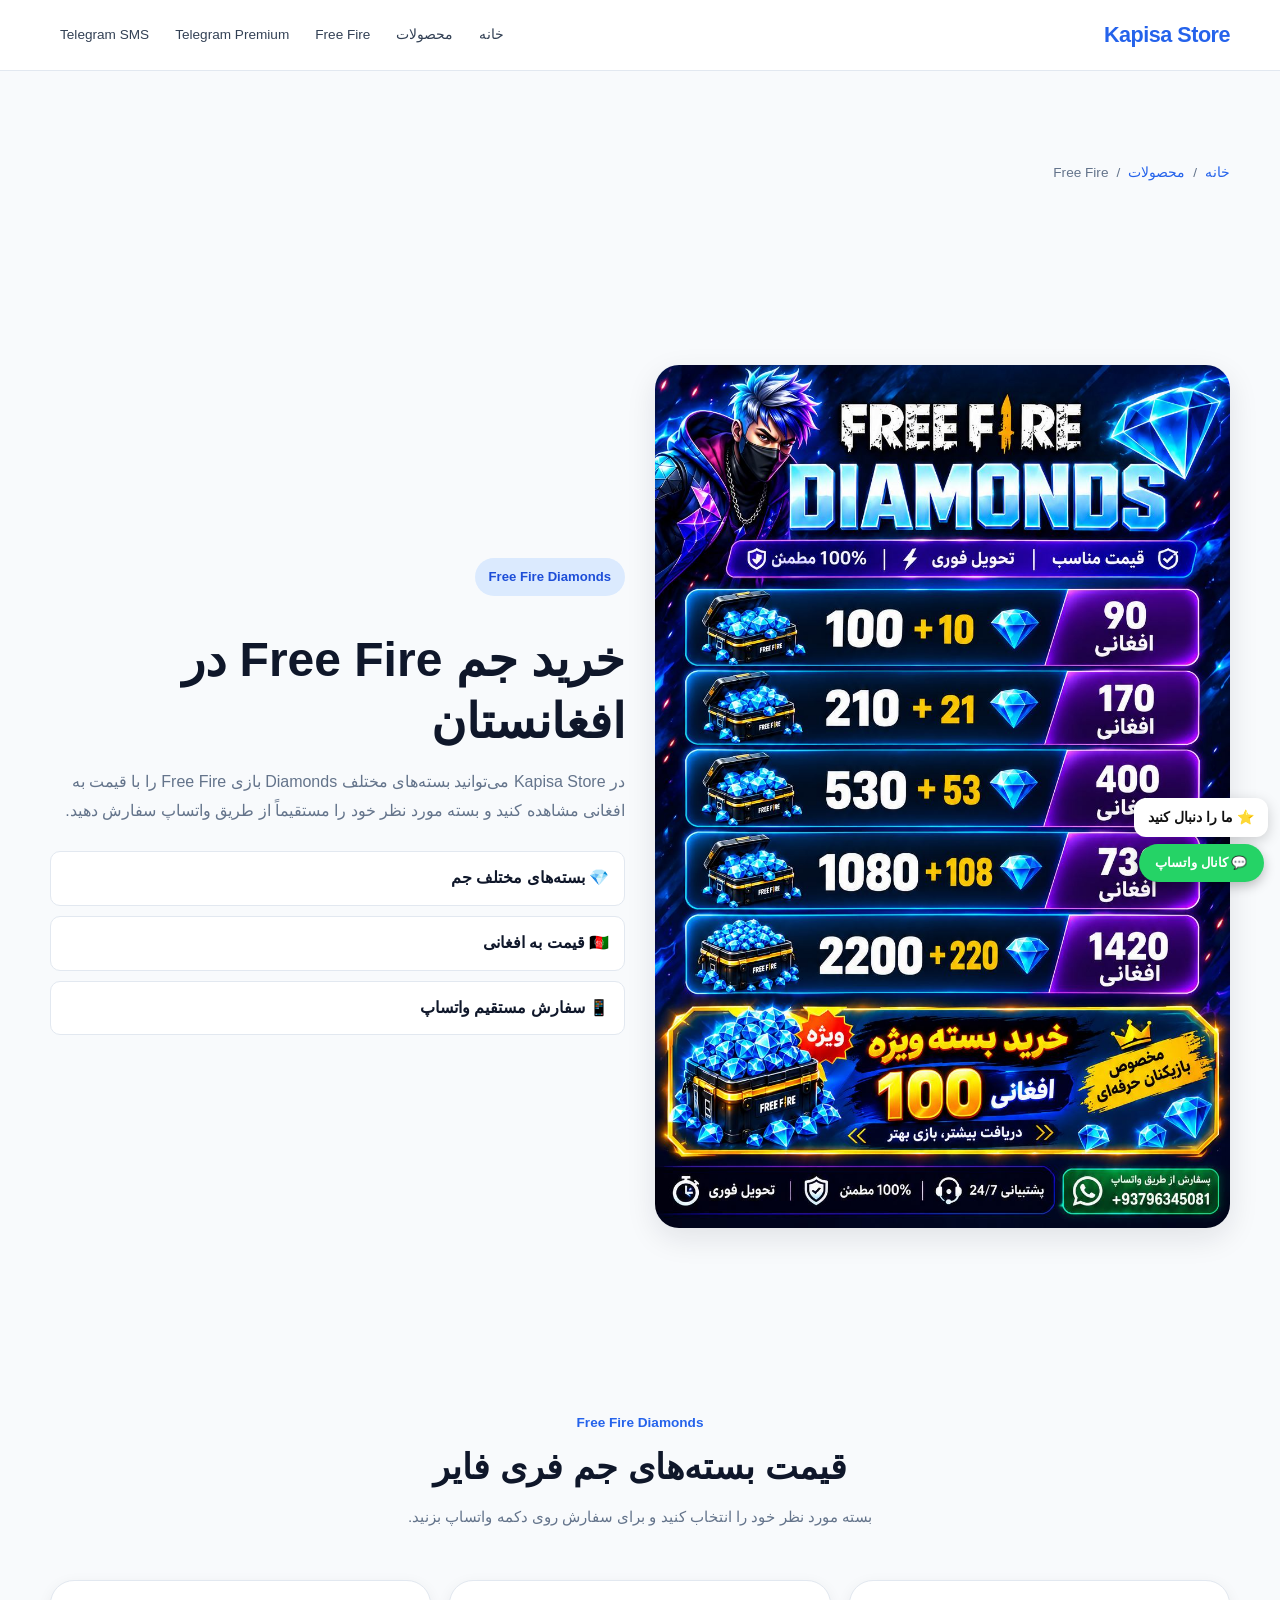
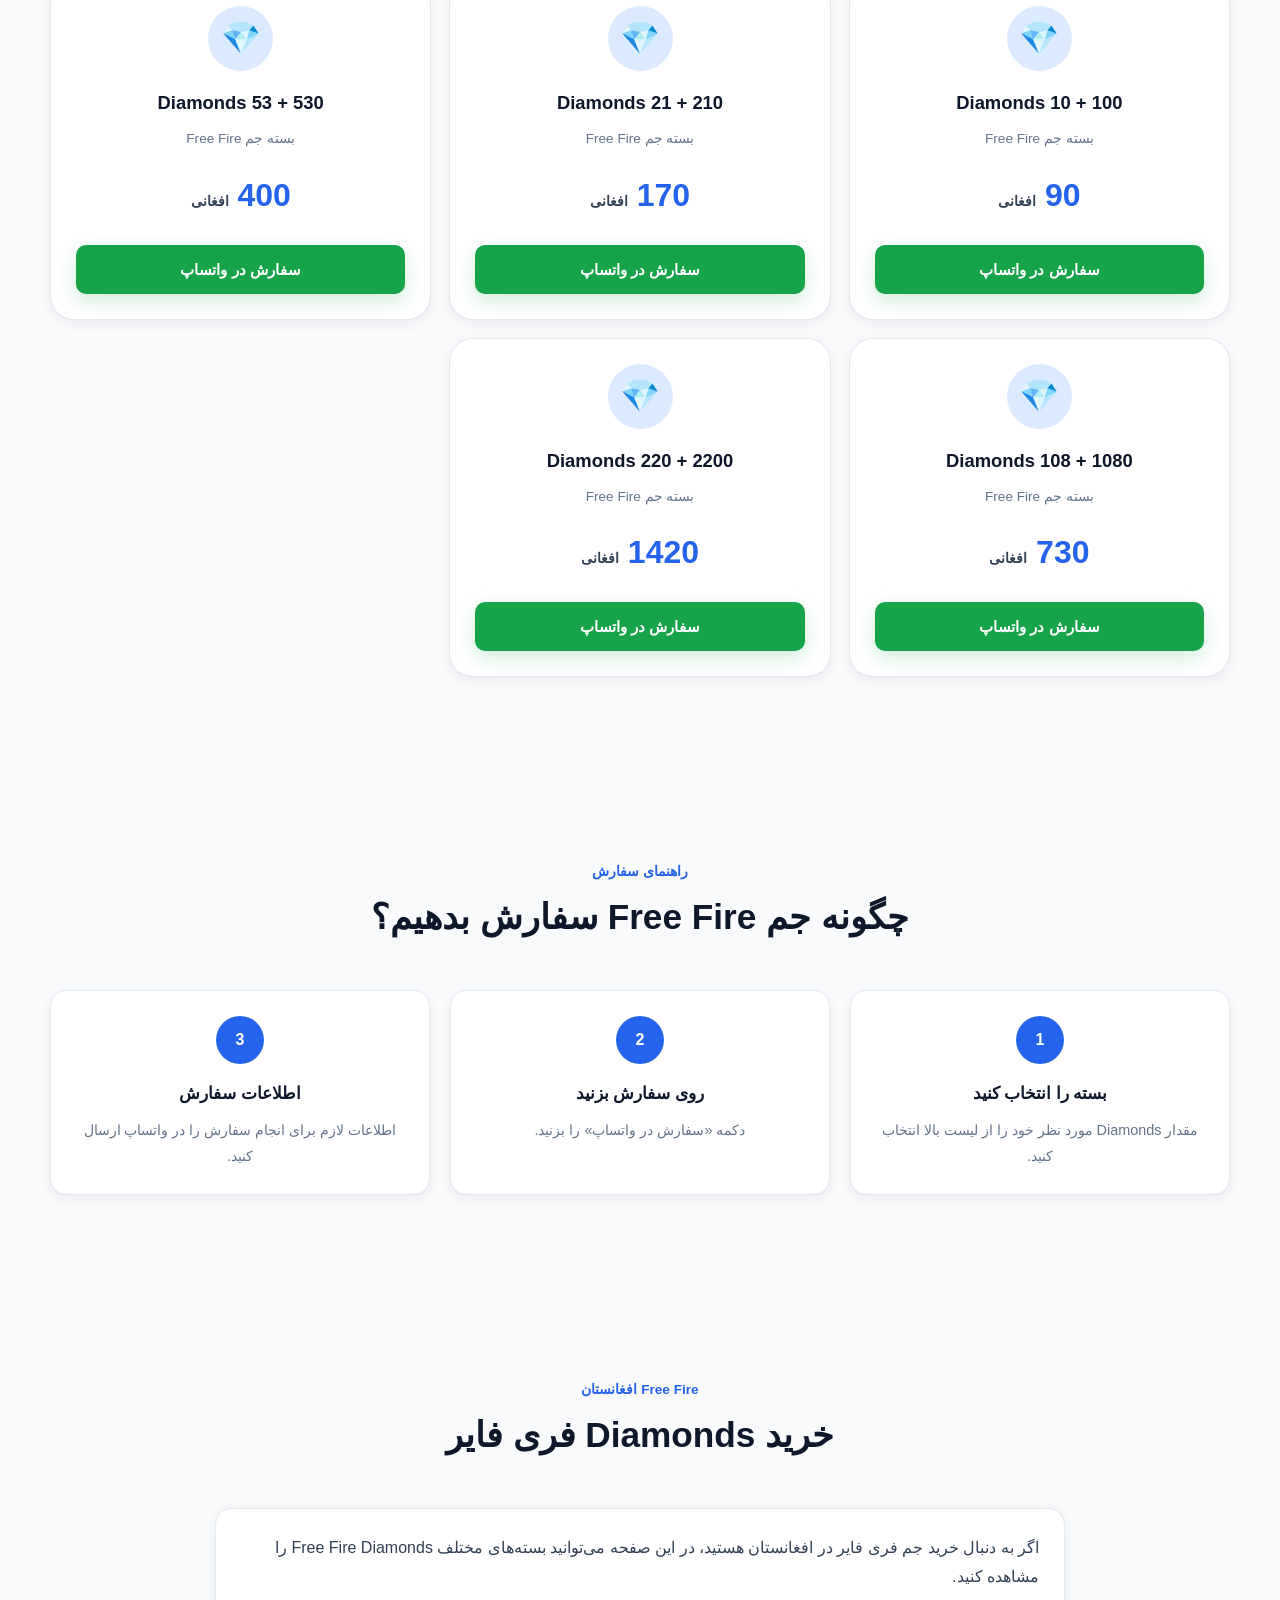
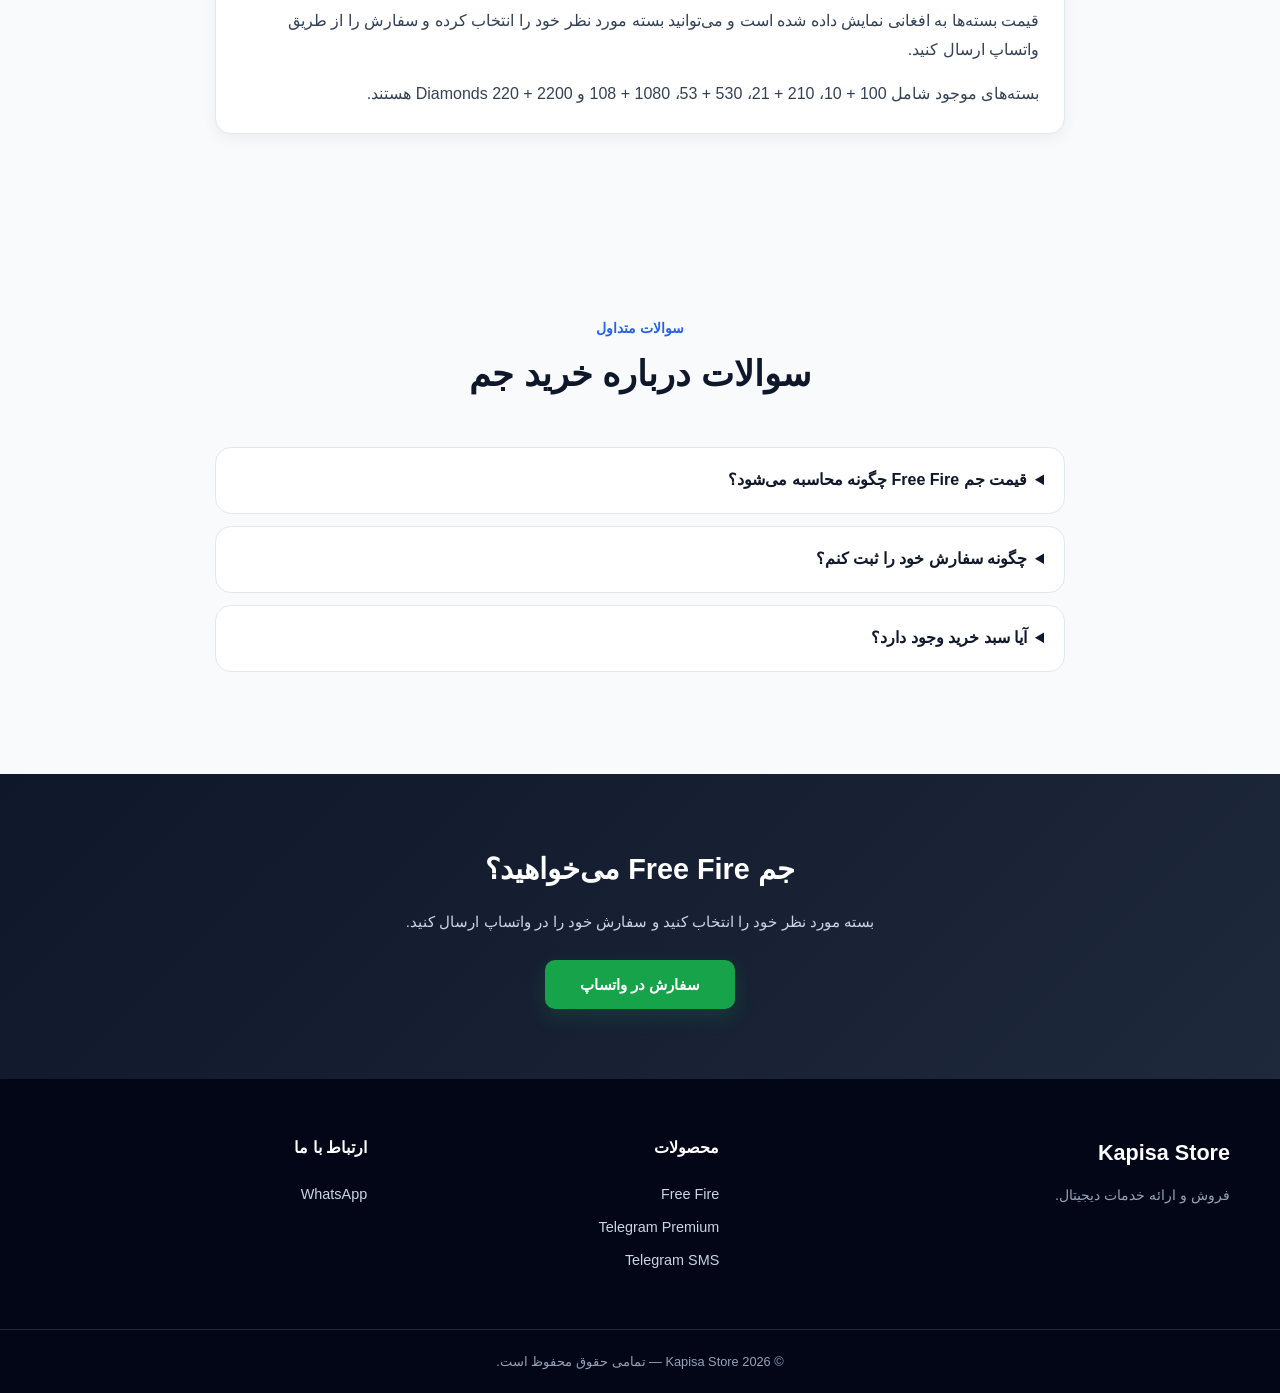
==== commit 7dbcd1e5: "Revise Free Fire page title, links, and package prices Updated the title and links for SEO improveme" ====
--- a/products/free-fire.html
+++ b/products/free-fire.html
@@ -10,7 +10,7 @@
     >
 
     <!-- SEO -->
-    <title>خرید جم Free Fire در افغانستان | قیمت Diamonds فروشگاه کاپیسا</title>
+    <title>خرید الماس فری فایر</title>
 
     <meta
         name="description"
@@ -117,7 +117,7 @@
                 aria-label="منوی اصلی"
             >
 
-                <a href="../index.html">
+                <a href="https://kapisa.xyz/">
                     خانه
                 </a>
 
@@ -129,11 +129,11 @@
                     Free Fire
                 </a>
 
-                <a href="telegram-premium.html">
+                <a href="https://kapisa.xyz/products/telegram-premium">
                     Telegram Premium
                 </a>
 
-                <a href="telegram-sms-cost.html">
+                <a href="https://kapisa.xyz/products/telegram-sms-cost">
                     Telegram SMS
                 </a>
 
@@ -298,7 +298,7 @@
                         </p>
 
                         <div class="package-price">
-                            100
+                            90
                             <span>
                                 افغانی
                             </span>
@@ -368,7 +368,7 @@
                         </p>
 
                         <div class="package-price">
-                            420
+                            400
                             <span>
                                 افغانی
                             </span>
@@ -403,7 +403,7 @@
                         </p>
 
                         <div class="package-price">
-                            800
+                            730
                             <span>
                                 افغانی
                             </span>
@@ -438,7 +438,7 @@
                         </p>
 
                         <div class="package-price">
-                            1500
+                            1420
                             <span>
                                 افغانی
                             </span>
